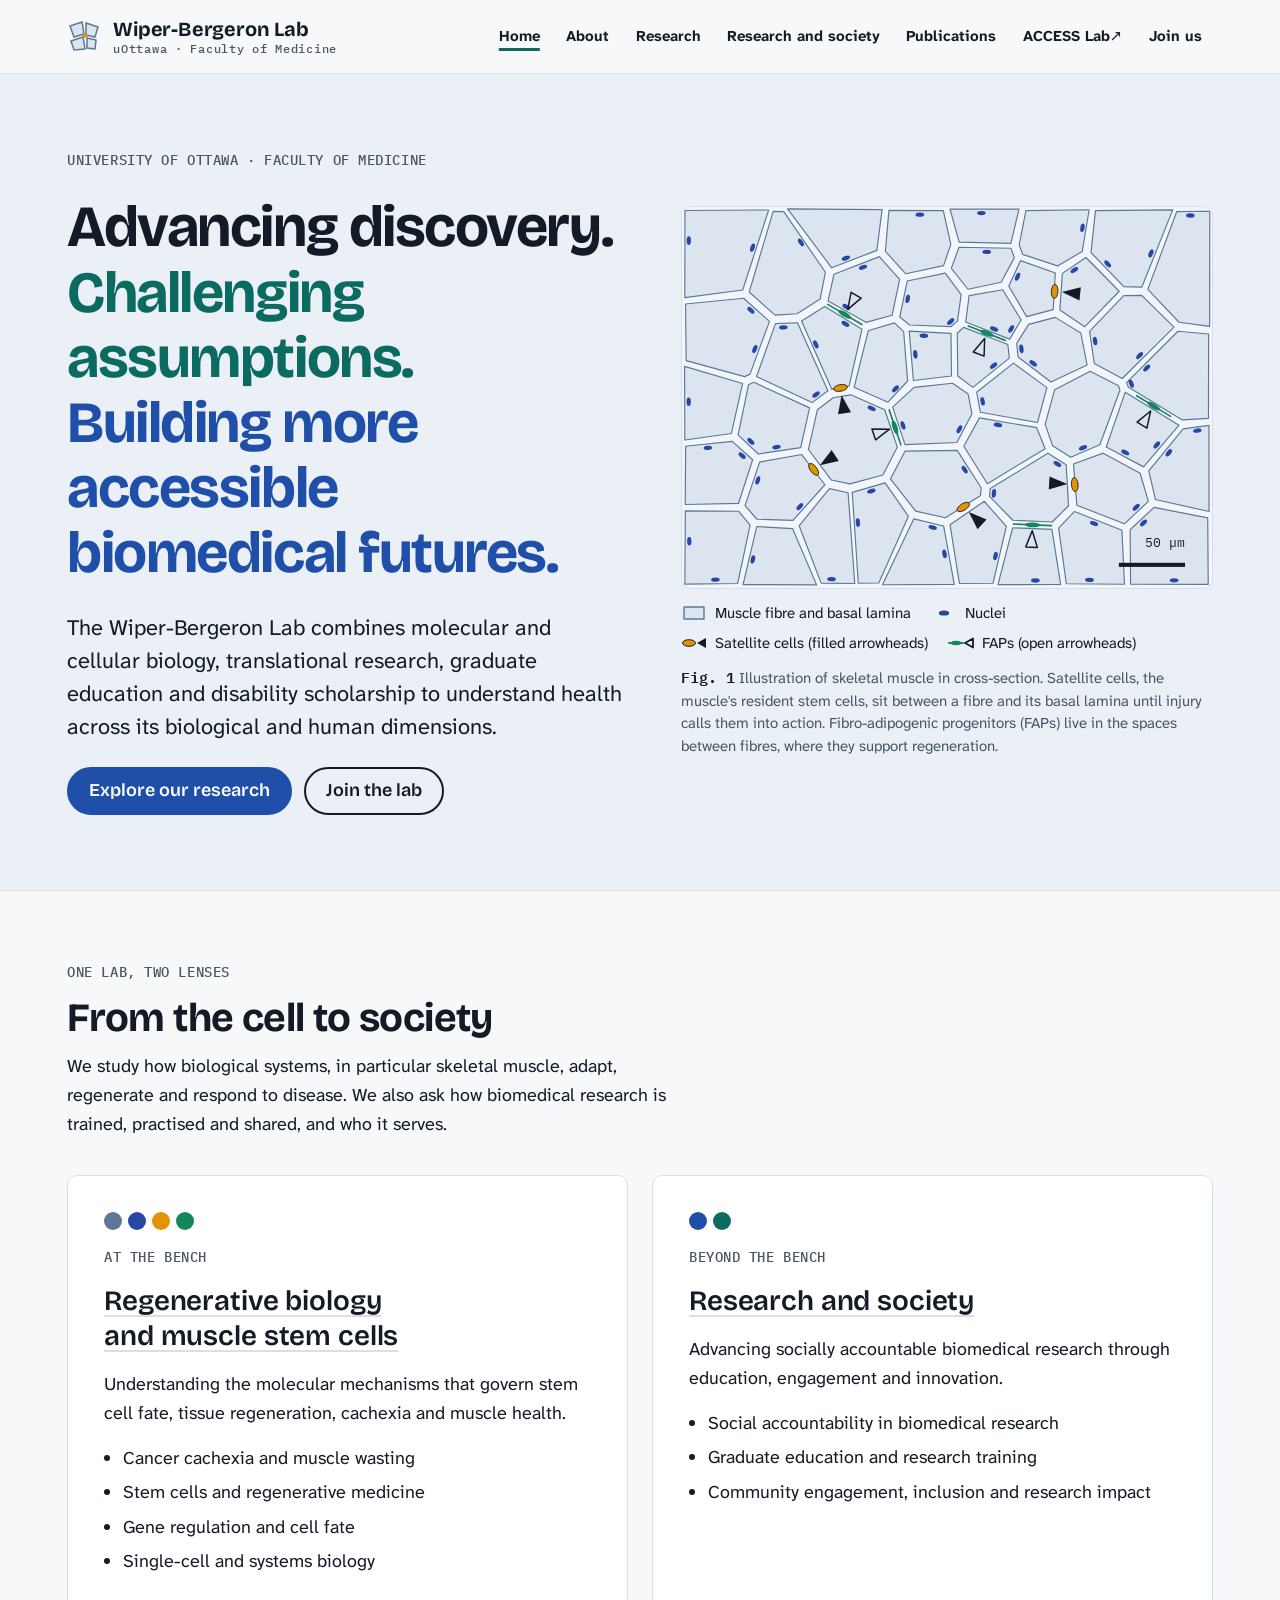
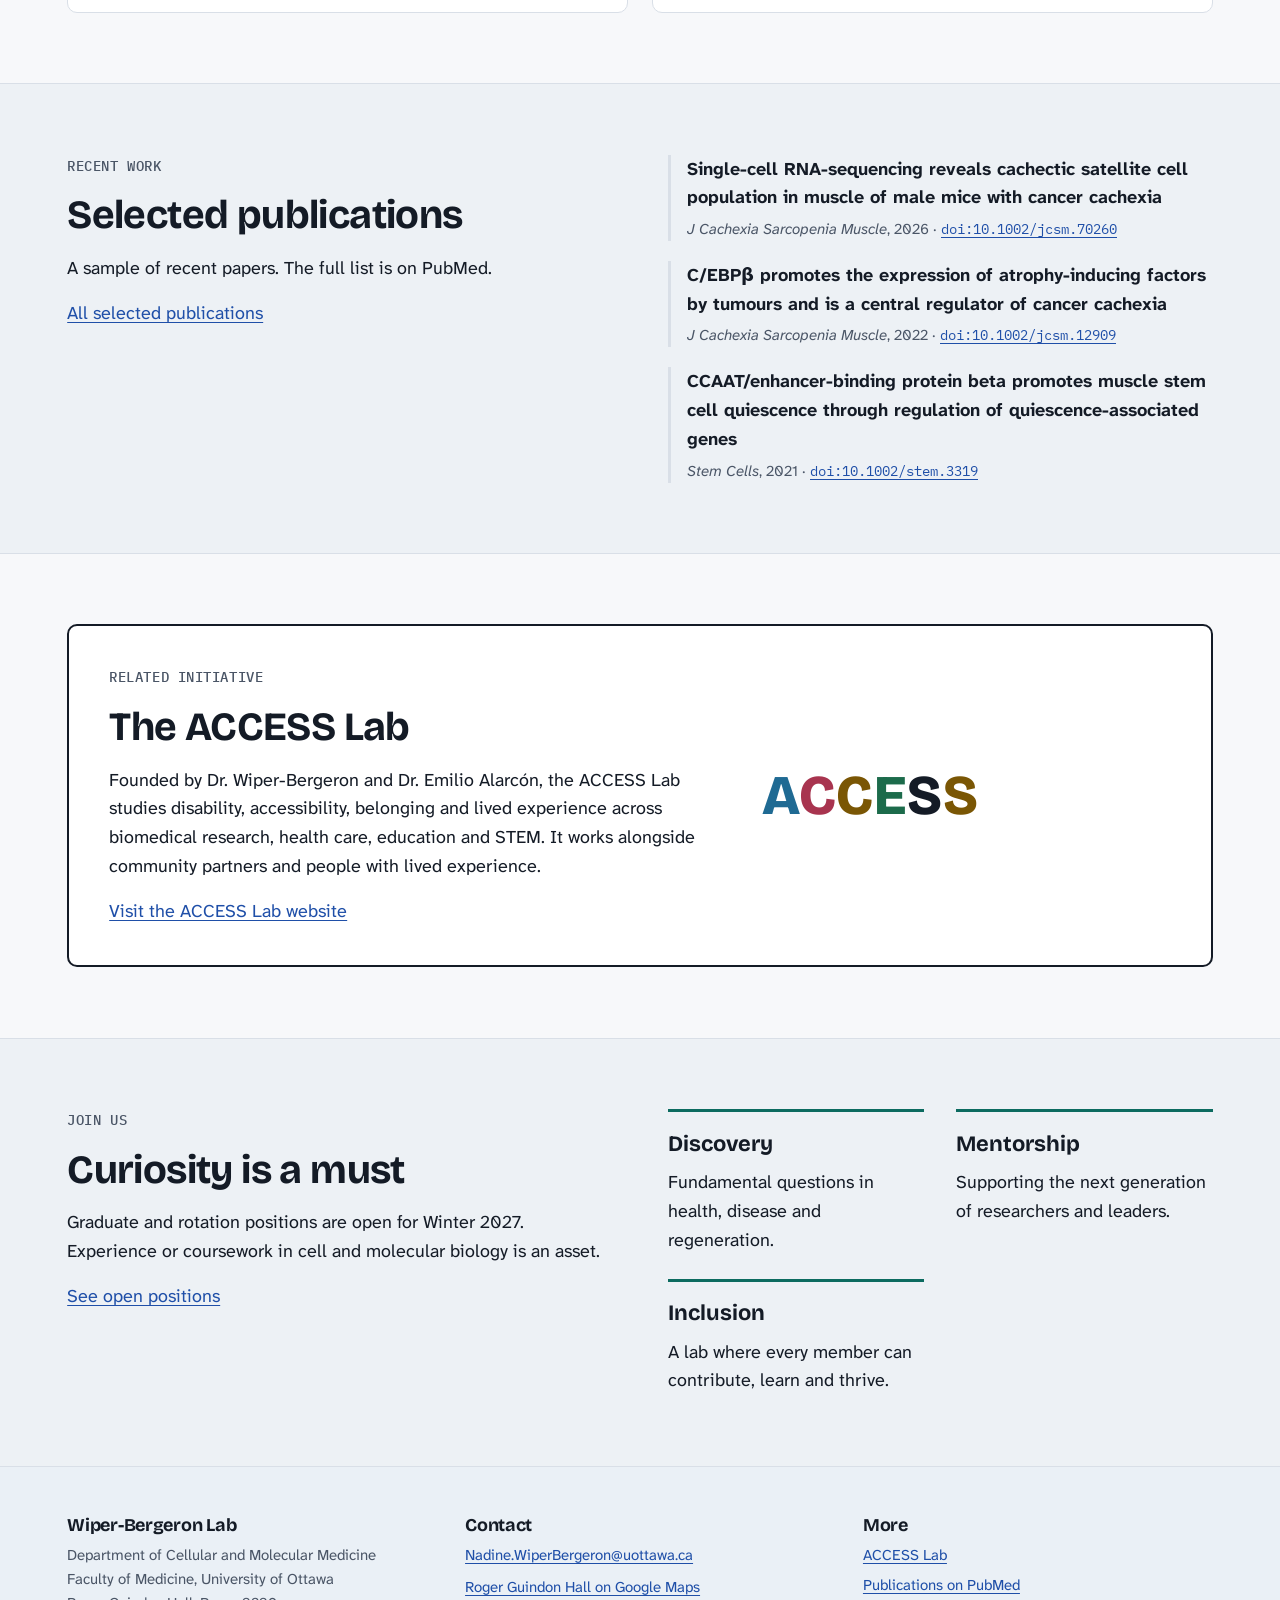
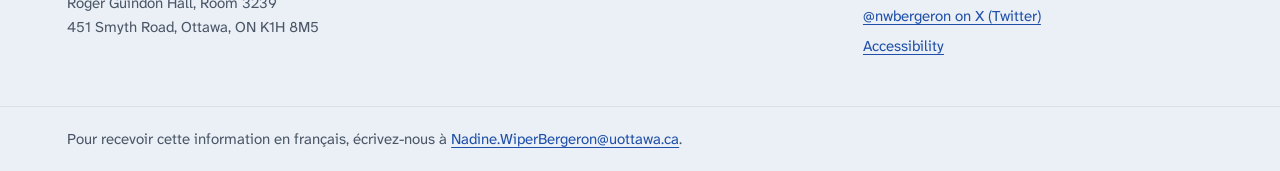
==== index.html @ d5fc7c93 "Add files via upload" ====
<!doctype html>
<html lang="en">
<head>
<meta charset="utf-8">
<meta name="viewport" content="width=device-width, initial-scale=1, viewport-fit=cover">
<title>Wiper-Bergeron Lab</title>
<meta name="description" content="The Wiper-Bergeron Lab at the University of Ottawa Faculty of Medicine studies muscle stem cells, regeneration and cancer cachexia, and the role of biomedical research in society.">
<meta name="color-scheme" content="light dark">
<link rel="icon" href="assets/favicon.svg" type="image/svg+xml">
<link rel="preconnect" href="https://fonts.googleapis.com">
<link rel="preconnect" href="https://fonts.gstatic.com" crossorigin>
<link rel="stylesheet" href="https://fonts.googleapis.com/css2?family=Atkinson+Hyperlegible+Next:ital,wght@0,400;0,700;1,400&amp;family=Bricolage+Grotesque:opsz,wght@12..96,600;12..96,700;12..96,800&amp;family=IBM+Plex+Mono:wght@500;600&amp;display=swap">
<link rel="stylesheet" href="assets/lab.css">
</head>
<body>
<a class="skip-link" href="#main">Skip to main content</a>
<header class="site-header">
  <div class="frame">
    <a class="brand" href="./"><svg class="brand-mark" viewBox="0 0 34 34" aria-hidden="true" focusable="false"><path class="bm-f" d="M3 7 L15 3 L17 15 L7 18 Z"/><path class="bm-f" d="M19 4 L31 8 L28 18 L19 16 Z"/><path class="bm-f" d="M4 22 L16 18 L18 30 L7 31 Z"/><path class="bm-f" d="M20 19 L29 21 L28 30 L20 29 Z"/><ellipse class="bm-s" cx="18" cy="17" rx="3" ry="1.8"/></svg><span class="brand-name">Wiper-Bergeron Lab<span>uOttawa · Faculty of Medicine</span></span><span class="sr-only">, home</span></a>
    <nav class="site-nav" aria-label="Main">
      <ul>
        <li><a href="./" aria-current="page">Home</a></li>
        <li><a href="about.html">About</a></li>
        <li><a href="research.html">Research</a></li>
        <li><a href="research-and-society.html">Research and society</a></li>
        <li><a href="publications.html">Publications</a></li>
        <li><a href="https://www.wiper-bergeronlab.com/access-lab/" class="ext">ACCESS Lab<span class="sr-only"> (separate site)</span></a></li>
        <li><a href="join-us.html">Join us</a></li>
      </ul>
    </nav>
  </div>
</header>
<main id="main" tabindex="-1">
<section class="hero" aria-labelledby="hero-title">
  <div class="frame">
    <div class="stack" style="gap:1.5rem">
      <p class="label">University of Ottawa · Faculty of Medicine</p>
      <h1 id="hero-title"><span>Advancing discovery.</span><span class="l2">Challenging assumptions.</span><span class="l3">Building more accessible biomedical futures.</span></h1>
      <p class="lead">The Wiper-Bergeron Lab combines molecular and cellular biology, translational research, graduate education and disability scholarship to understand health across its biological and human dimensions.</p>
      <div class="actions">
        <a class="btn" href="research.html">Explore our research</a>
        <a class="btn btn-quiet" href="join-us.html">Join the lab</a>
      </div>
    </div>
    <figure class="figure">
      <div class="plate">
        <svg class="section-art" viewBox="0 0 640 460" role="img" aria-labelledby="fig1-title" focusable="false">
<title id="fig1-title">Illustration of a skeletal muscle cross-section. Satellite cells sit at the edge of fibres, marked by filled arrowheads. Fibro-adipogenic progenitors sit in the spaces between fibres, marked by open arrowheads.</title>
<rect class="sa-bg" width="640" height="460"/>
<g class="sa-fibre">
<path d="M455.2 388.2 L474.4 368.0 L531.7 390.6 L534.8 456.0 L464.5 455.3 Z"/>
<path d="M459.7 80.2 L488.2 61.0 L528.4 101.8 L486.7 144.8 L456.7 124.5 Z"/>
<path d="M205.8 344.9 L245.5 333.5 L273.7 373.9 L237.8 454.5 L213.1 454.8 Z"/>
<path d="M4.4 289.2 L60.8 283.2 L85.4 305.5 L68.3 358.3 L3.9 359.6 Z"/>
<path d="M450.4 220.8 L493.4 198.6 L527.5 216.1 L529.3 221.4 L505.0 287.4 L469.8 302.5 L448.0 288.5 L438.9 262.7 Z"/>
<path d="M144.5 137.8 L172.5 120.2 L217.5 147.8 L202.0 216.3 L180.9 220.1 Z"/>
<path d="M113.0 140.9 L139.6 139.9 L176.3 222.1 L157.2 236.4 L90.1 204.9 Z"/>
<path d="M254.6 241.8 L280.5 218.0 L326.9 213.0 L345.8 226.0 L350.4 250.1 L332.2 284.6 L269.5 287.2 Z"/>
<path d="M605.7 268.2 L636.9 264.0 L637.0 368.1 L572.2 353.5 L564.2 318.9 Z"/>
<path d="M399.6 387.7 L447.1 389.6 L457.6 456.2 L381.9 456.4 Z"/>
<path d="M110.2 5.3 L123.0 5.5 L173.3 78.9 L166.9 111.3 L139.1 129.0 L112.5 130.7 L81.2 102.8 Z"/>
<path d="M323.9 2.4 L407.3 2.5 L397.5 43.9 L335.0 42.5 Z"/>
<path d="M3.1 192.6 L73.2 213.4 L59.7 273.7 L3.4 281.6 Z"/>
<path d="M280.2 376.9 L316.2 385.5 L329.1 456.1 L242.3 456.6 Z"/>
<path d="M356.1 223.9 L400.6 188.7 L441.0 218.3 L429.7 260.4 L360.7 248.1 Z"/>
<path d="M272.2 89.5 L318.2 79.9 L337.4 106.0 L333.0 137.7 L325.2 144.5 L275.1 142.6 L263.2 132.9 Z"/>
<path d="M3.6 4.2 L104.7 3.6 L73.4 100.3 L3.4 109.5 Z"/>
<path d="M395.0 95.6 L409.2 64.8 L451.2 79.7 L448.6 124.1 L416.5 132.5 Z"/>
<path d="M127.6 2.2 L241.8 3.1 L235.5 52.4 L180.9 73.5 Z"/>
<path d="M499.7 4.4 L593.1 3.5 L555.7 96.9 L534.0 96.2 L494.3 55.1 Z"/>
<path d="M141.6 385.3 L178.2 340.4 L200.7 345.3 L208.8 455.1 L168.2 454.6 Z"/>
<path d="M251.9 328.7 L269.7 295.0 L332.6 294.2 L361.6 339.3 L360.8 348.8 L318.4 375.6 L282.4 367.5 Z"/>
<path d="M372.6 340.3 L442.3 297.7 L464.3 311.4 L467.2 361.1 L447.4 380.7 L399.9 378.6 L371.6 349.8 Z"/>
<path d="M80.4 214.9 L86.9 211.9 L154.2 242.8 L143.4 290.8 L92.1 298.5 L67.8 275.5 Z"/>
<path d="M324.0 384.1 L365.4 355.7 L392.0 386.0 L375.9 454.8 L335.3 455.0 Z"/>
<path d="M163.7 245.0 L182.7 230.6 L203.9 227.0 L245.0 245.0 L260.3 290.2 L242.8 323.9 L203.0 334.7 L180.4 329.9 L152.8 293.1 Z"/>
<path d="M4.3 117.2 L74.5 110.3 L105.7 138.2 L82.2 202.0 L75.7 205.0 L5.0 185.7 Z"/>
<path d="M183.7 81.2 L238.5 60.0 L263.0 87.6 L253.9 130.9 L222.3 139.4 L176.6 113.5 Z"/>
<path d="M492.6 150.4 L533.9 107.2 L555.6 106.9 L594.7 145.2 L532.1 207.3 L498.3 189.2 Z"/>
<path d="M599.4 150.2 L636.5 153.5 L636.3 255.5 L604.7 257.3 L539.4 217.5 L537.3 212.3 Z"/>
<path d="M359.5 254.9 L428.7 266.7 L438.9 292.1 L369.1 334.5 L340.6 289.1 Z"/>
<path d="M415.7 4.3 L492.1 3.3 L483.7 53.7 L453.9 71.2 L411.8 57.2 L407.5 46.0 Z"/>
<path d="M274.6 150.1 L325.1 152.7 L325.7 204.2 L279.7 209.7 Z"/>
<path d="M250.1 4.0 L315.8 4.4 L324.9 45.2 L316.1 70.9 L270.5 80.7 L245.8 53.6 Z"/>
<path d="M598.0 5.5 L637.9 5.1 L637.7 144.3 L600.7 139.3 L563.0 99.6 Z"/>
<path d="M404.5 164.8 L419.0 141.9 L451.1 133.4 L482.0 152.3 L489.6 190.9 L445.9 211.6 L406.2 181.3 Z"/>
<path d="M473.2 310.6 L509.1 297.5 L553.7 321.8 L563.7 355.8 L534.7 382.9 L477.2 360.4 Z"/>
<path d="M93.8 308.3 L144.7 299.2 L172.7 335.7 L134.1 378.8 L90.6 377.4 L76.2 360.9 Z"/>
<path d="M541.6 390.1 L570.5 363.1 L635.4 375.7 L636.0 456.2 L542.2 455.9 Z"/>
<path d="M334.8 48.7 L397.5 49.9 L401.7 61.2 L385.7 91.0 L345.7 99.4 L325.5 74.2 Z"/>
<path d="M90.3 386.2 L133.6 388.7 L162.7 456.7 L73.8 456.4 Z"/>
<path d="M347.0 107.2 L387.6 100.0 L409.9 136.5 L396.1 159.7 L342.9 139.0 Z"/>
<path d="M535.7 223.8 L600.7 263.7 L557.9 314.1 L512.8 290.0 Z"/>
<path d="M332.7 152.6 L340.3 145.5 L393.8 166.1 L395.6 182.6 L351.5 218.0 L333.3 204.2 Z"/>
<path d="M225.1 149.6 L256.7 140.0 L267.9 150.7 L272.7 210.3 L248.9 235.9 L208.1 217.8 Z"/>
<path d="M4.0 367.2 L68.3 367.7 L82.3 384.4 L67.3 455.0 L3.5 455.8 Z"/>
</g><g class="sa-nuc">
<ellipse cx="498.0" cy="382.6" rx="5.2" ry="2.6" transform="rotate(21 498.0 382.6)"/>
<ellipse cx="492.5" cy="450.6" rx="5.2" ry="2.6" transform="rotate(-179 492.5 450.6)"/>
<ellipse cx="474.2" cy="76.2" rx="5.2" ry="2.6" transform="rotate(-34 474.2 76.2)"/>
<ellipse cx="212.6" cy="381.5" rx="5.2" ry="2.6" transform="rotate(-94 212.6 381.5)"/>
<ellipse cx="228.8" cy="343.4" rx="5.2" ry="2.6" transform="rotate(-16 228.8 343.4)"/>
<ellipse cx="72.6" cy="300.5" rx="5.2" ry="2.6" transform="rotate(42 72.6 300.5)"/>
<ellipse cx="31.2" cy="291.1" rx="5.2" ry="2.6" transform="rotate(-6 31.2 291.1)"/>
<ellipse cx="484.6" cy="291.1" rx="5.2" ry="2.6" transform="rotate(157 484.6 291.1)"/>
<ellipse cx="197.5" cy="141.3" rx="5.2" ry="2.6" transform="rotate(31 197.5 141.3)"/>
<ellipse cx="161.7" cy="166.0" rx="5.2" ry="2.6" transform="rotate(-114 161.7 166.0)"/>
<ellipse cx="122.5" cy="145.4" rx="5.2" ry="2.6" transform="rotate(-2 122.5 145.4)"/>
<ellipse cx="162.0" cy="226.6" rx="5.2" ry="2.6" transform="rotate(143 162.0 226.6)"/>
<ellipse cx="267.1" cy="263.9" rx="5.2" ry="2.6" transform="rotate(-108 267.1 263.9)"/>
<ellipse cx="335.2" cy="268.5" rx="5.2" ry="2.6" transform="rotate(118 335.2 268.5)"/>
<ellipse cx="622.9" cy="270.2" rx="5.2" ry="2.6" transform="rotate(-8 622.9 270.2)"/>
<ellipse cx="588.4" cy="297.1" rx="5.2" ry="2.6" transform="rotate(-51 588.4 297.1)"/>
<ellipse cx="427.1" cy="451.4" rx="5.2" ry="2.6" transform="rotate(180 427.1 451.4)"/>
<ellipse cx="143.7" cy="42.8" rx="5.2" ry="2.6" transform="rotate(56 143.7 42.8)"/>
<ellipse cx="361.8" cy="7.3" rx="5.2" ry="2.6" transform="rotate(0 361.8 7.3)"/>
<ellipse cx="8.1" cy="235.4" rx="5.2" ry="2.6" transform="rotate(-90 8.1 235.4)"/>
<ellipse cx="303.0" cy="387.4" rx="5.2" ry="2.6" transform="rotate(13 303.0 387.4)"/>
<ellipse cx="317.3" cy="419.1" rx="5.2" ry="2.6" transform="rotate(80 317.3 419.1)"/>
<ellipse cx="363.3" cy="234.9" rx="5.2" ry="2.6" transform="rotate(-101 363.3 234.9)"/>
<ellipse cx="324.7" cy="138.4" rx="5.2" ry="2.6" transform="rotate(139 324.7 138.4)"/>
<ellipse cx="272.8" cy="111.0" rx="5.2" ry="2.6" transform="rotate(-78 272.8 111.0)"/>
<ellipse cx="85.2" cy="49.2" rx="5.2" ry="2.6" transform="rotate(108 85.2 49.2)"/>
<ellipse cx="8.2" cy="40.7" rx="5.2" ry="2.6" transform="rotate(-90 8.2 40.7)"/>
<ellipse cx="405.6" cy="84.3" rx="5.2" ry="2.6" transform="rotate(-65 405.6 84.3)"/>
<ellipse cx="198.1" cy="61.8" rx="5.2" ry="2.6" transform="rotate(159 198.1 61.8)"/>
<ellipse cx="566.8" cy="56.1" rx="5.2" ry="2.6" transform="rotate(112 566.8 56.1)"/>
<ellipse cx="514.5" cy="68.8" rx="5.2" ry="2.6" transform="rotate(-134 514.5 68.8)"/>
<ellipse cx="180.7" cy="449.7" rx="5.2" ry="2.6" transform="rotate(-179 180.7 449.7)"/>
<ellipse cx="341.6" cy="317.5" rx="5.2" ry="2.6" transform="rotate(57 341.6 317.5)"/>
<ellipse cx="377.0" cy="346.1" rx="5.2" ry="2.6" transform="rotate(-84 377.0 346.1)"/>
<ellipse cx="453.7" cy="310.6" rx="5.2" ry="2.6" transform="rotate(32 453.7 310.6)"/>
<ellipse cx="114.2" cy="290.2" rx="5.2" ry="2.6" transform="rotate(171 114.2 290.2)"/>
<ellipse cx="83.2" cy="283.2" rx="5.2" ry="2.6" transform="rotate(-137 83.2 283.2)"/>
<ellipse cx="378.9" cy="421.9" rx="5.2" ry="2.6" transform="rotate(103 378.9 421.9)"/>
<ellipse cx="229.2" cy="243.4" rx="5.2" ry="2.6" transform="rotate(24 229.2 243.4)"/>
<ellipse cx="88.0" cy="171.7" rx="5.2" ry="2.6" transform="rotate(110 88.0 171.7)"/>
<ellipse cx="83.2" cy="124.8" rx="5.2" ry="2.6" transform="rotate(42 83.2 124.8)"/>
<ellipse cx="198.6" cy="120.7" rx="5.2" ry="2.6" transform="rotate(-150 198.6 120.7)"/>
<ellipse cx="218.7" cy="72.9" rx="5.2" ry="2.6" transform="rotate(-21 218.7 72.9)"/>
<ellipse cx="499.3" cy="161.9" rx="5.2" ry="2.6" transform="rotate(-98 499.3 161.9)"/>
<ellipse cx="553.1" cy="179.6" rx="5.2" ry="2.6" transform="rotate(135 553.1 179.6)"/>
<ellipse cx="543.0" cy="213.5" rx="5.2" ry="2.6" transform="rotate(-112 543.0 213.5)"/>
<ellipse cx="561.7" cy="194.5" rx="5.2" ry="2.6" transform="rotate(-45 561.7 194.5)"/>
<ellipse cx="381.9" cy="263.4" rx="5.2" ry="2.6" transform="rotate(10 381.9 263.4)"/>
<ellipse cx="484.0" cy="25.1" rx="5.2" ry="2.6" transform="rotate(99 484.0 25.1)"/>
<ellipse cx="292.3" cy="155.6" rx="5.2" ry="2.6" transform="rotate(3 292.3 155.6)"/>
<ellipse cx="282.0" cy="178.1" rx="5.2" ry="2.6" transform="rotate(-95 282.0 178.1)"/>
<ellipse cx="287.5" cy="9.3" rx="5.2" ry="2.6" transform="rotate(0 287.5 9.3)"/>
<ellipse cx="614.4" cy="10.3" rx="5.2" ry="2.6" transform="rotate(-1 614.4 10.3)"/>
<ellipse cx="424.4" cy="188.9" rx="5.2" ry="2.6" transform="rotate(-143 424.4 188.9)"/>
<ellipse cx="410.2" cy="171.5" rx="5.2" ry="2.6" transform="rotate(-96 410.2 171.5)"/>
<ellipse cx="548.9" cy="362.9" rx="5.2" ry="2.6" transform="rotate(137 548.9 362.9)"/>
<ellipse cx="91.6" cy="330.4" rx="5.2" ry="2.6" transform="rotate(-72 91.6 330.4)"/>
<ellipse cx="142.4" cy="362.1" rx="5.2" ry="2.6" transform="rotate(132 142.4 362.1)"/>
<ellipse cx="557.8" cy="381.8" rx="5.2" ry="2.6" transform="rotate(-43 557.8 381.8)"/>
<ellipse cx="594.8" cy="451.2" rx="5.2" ry="2.6" transform="rotate(-180 594.8 451.2)"/>
<ellipse cx="368.3" cy="54.3" rx="5.2" ry="2.6" transform="rotate(1 368.3 54.3)"/>
<ellipse cx="85.7" cy="425.9" rx="5.2" ry="2.6" transform="rotate(-77 85.7 425.9)"/>
<ellipse cx="377.3" cy="147.4" rx="5.2" ry="2.6" transform="rotate(-159 377.3 147.4)"/>
<ellipse cx="397.8" cy="147.3" rx="5.2" ry="2.6" transform="rotate(121 397.8 147.3)"/>
<ellipse cx="573.8" cy="287.6" rx="5.2" ry="2.6" transform="rotate(130 573.8 287.6)"/>
<ellipse cx="535.7" cy="296.6" rx="5.2" ry="2.6" transform="rotate(-152 535.7 296.6)"/>
<ellipse cx="376.6" cy="191.7" rx="5.2" ry="2.6" transform="rotate(141 376.6 191.7)"/>
<ellipse cx="258.0" cy="219.7" rx="5.2" ry="2.6" transform="rotate(133 258.0 219.7)"/>
<ellipse cx="40.4" cy="450.3" rx="5.2" ry="2.6" transform="rotate(179 40.4 450.3)"/>
<ellipse cx="8.8" cy="403.9" rx="5.2" ry="2.6" transform="rotate(-90 8.8 403.9)"/>
</g><g class="sa-fap">
<path d="M549.6 228.1 L590.5 253.1"/>
<ellipse cx="570.0" cy="240.6" rx="9" ry="3" transform="rotate(31 570.0 240.6)"/>
<path d="M217.4 142.1 L176.1 117.7"/>
<ellipse cx="196.7" cy="129.9" rx="9" ry="3" transform="rotate(-149 196.7 129.9)"/>
<path d="M250.4 245.2 L264.5 287.4"/>
<ellipse cx="257.4" cy="266.3" rx="9" ry="3" transform="rotate(72 257.4 266.3)"/>
<path d="M346.0 143.8 L390.7 161.2"/>
<ellipse cx="368.3" cy="152.5" rx="9" ry="3" transform="rotate(21 368.3 152.5)"/>
<path d="M400.7 383.2 L446.5 385.1"/>
<ellipse cx="423.6" cy="384.2" rx="9" ry="3" transform="rotate(2 423.6 384.2)"/>
</g><g class="sa-sat">
<ellipse cx="191.5" cy="218.7" rx="8.5" ry="4" transform="rotate(170 191.5 218.7)"/>
<ellipse cx="450.4" cy="102.0" rx="8.5" ry="4" transform="rotate(93 450.4 102.0)"/>
<ellipse cx="340.0" cy="362.6" rx="8.5" ry="4" transform="rotate(148 340.0 362.6)"/>
<ellipse cx="474.7" cy="335.5" rx="8.5" ry="4" transform="rotate(-95 474.7 335.5)"/>
<ellipse cx="159.1" cy="317.1" rx="8.5" ry="4" transform="rotate(53 159.1 317.1)"/>
</g><g class="sa-arrow">
<path d="M192.9 227.6 L188.5 250.6 L204.3 248.0 Z"/>
<path d="M459.3 102.8 L480.4 113.0 L482.0 97.0 Z"/>
<path d="M346.6 368.7 L357.2 389.6 L368.1 377.8 Z"/>
<path d="M465.7 334.9 L444.2 325.6 L443.3 341.5 Z"/>
<path d="M166.7 312.2 L189.5 307.0 L180.8 293.6 Z"/>
</g><g class="sa-arrow-open">
<path d="M566.4 246.6 L561.9 267.3 L550.0 260.0 Z"/>
<path d="M200.3 123.8 L204.4 103.1 L216.5 110.2 Z"/>
<path d="M250.8 268.5 L234.0 281.5 L229.6 268.2 Z"/>
<path d="M365.8 159.0 L365.1 180.2 L352.0 175.2 Z"/>
<path d="M423.3 391.2 L429.5 411.4 L415.5 410.8 Z"/>
</g>
<g class="sa-scale"><rect x="528" y="430" width="80" height="5"/></g>
</svg>
        <span class="scale-label" aria-hidden="true">50 µm</span>
      </div>
      <ul class="legend" aria-label="Key to the illustration">
        <li><svg viewBox="0 0 26 16" aria-hidden="true" focusable="false"><g class="sa-fibre"><path d="M3 2 L23 2 L23 14 L3 14 Z"/></g></svg>Muscle fibre and basal lamina</li>
        <li><svg viewBox="0 0 26 16" aria-hidden="true" focusable="false"><g class="sa-nuc"><ellipse cx="13" cy="8" rx="5.2" ry="2.6"/></g></svg>Nuclei</li>
        <li><svg viewBox="0 0 26 16" aria-hidden="true" focusable="false"><g class="sa-sat"><ellipse cx="8" cy="8" rx="6.5" ry="3.3"/></g><g class="sa-arrow"><path d="M16 8 L25 3 L25 13 Z"/></g></svg>Satellite cells (filled arrowheads)</li>
        <li><svg viewBox="0 0 26 16" aria-hidden="true" focusable="false"><g class="sa-fap"><path d="M1 8 L15 8"/><ellipse cx="8" cy="8" rx="5" ry="2.2"/></g><g class="sa-arrow-open"><path d="M17 8 L25 3.5 L25 12.5 Z"/></g></svg>FAPs (open arrowheads)</li>
      </ul>
      <figcaption><b>Fig. 1</b> Illustration of skeletal muscle in cross-section. Satellite cells, the muscle's resident stem cells, sit between a fibre and its basal lamina until injury calls them into action. Fibro-adipogenic progenitors (FAPs) live in the spaces between fibres, where they support regeneration.</figcaption>
    </figure>
  </div>
</section>

<section class="section" aria-labelledby="programs-title">
  <div class="frame">
    <div class="section-head">
      <p class="label">One lab, two lenses</p>
      <h2 id="programs-title">From the cell to society</h2>
      <p>We study how biological systems, in particular skeletal muscle, adapt, regenerate and respond to disease. We also ask how biomedical research is trained, practised and shared, and who it serves.</p>
    </div>
    <div class="programs">
      <article class="program">
        <div class="swatch" aria-hidden="true"><span class="sw-l"></span><span class="sw-b"></span><span class="sw-a"></span><span class="sw-g"></span></div>
        <p class="label">At the bench</p>
        <h3><a href="research.html">Regenerative biology and muscle stem cells</a></h3>
        <p>Understanding the molecular mechanisms that govern stem cell fate, tissue regeneration, cachexia and muscle health.</p>
        <ul>
          <li>Cancer cachexia and muscle wasting</li>
          <li>Stem cells and regenerative medicine</li>
          <li>Gene regulation and cell fate</li>
          <li>Single-cell and systems biology</li>
        </ul>
      </article>
      <article class="program">
        <div class="swatch" aria-hidden="true"><span class="sw-n"></span><span class="sw-t"></span></div>
        <p class="label">Beyond the bench</p>
        <h3><a href="research-and-society.html">Research and society</a></h3>
        <p>Advancing socially accountable biomedical research through education, engagement and innovation.</p>
        <ul>
          <li>Social accountability in biomedical research</li>
          <li>Graduate education and research training</li>
          <li>Community engagement, inclusion and research impact</li>
        </ul>
      </article>
    </div>
  </div>
</section>

<section class="section section-tint" aria-labelledby="pubs-title">
  <div class="frame split">
    <div class="stack">
      <p class="label">Recent work</p>
      <h2 id="pubs-title">Selected publications</h2>
      <p>A sample of recent papers. The full list is on PubMed.</p>
      <p><a href="publications.html">All selected publications</a></p>
    </div>
    <ol class="refs" reversed>
      <li><span class="t">Single-cell RNA-sequencing reveals cachectic satellite cell population in muscle of male mice with cancer cachexia</span><span class="j"><i>J Cachexia Sarcopenia Muscle</i>, 2026 · <a href="https://doi.org/10.1002/jcsm.70260">doi:10.1002/jcsm.70260</a></span></li>
      <li><span class="t">C/EBPβ promotes the expression of atrophy-inducing factors by tumours and is a central regulator of cancer cachexia</span><span class="j"><i>J Cachexia Sarcopenia Muscle</i>, 2022 · <a href="https://doi.org/10.1002/jcsm.12909">doi:10.1002/jcsm.12909</a></span></li>
      <li><span class="t">CCAAT/enhancer-binding protein beta promotes muscle stem cell quiescence through regulation of quiescence-associated genes</span><span class="j"><i>Stem Cells</i>, 2021 · <a href="https://doi.org/10.1002/stem.3319">doi:10.1002/stem.3319</a></span></li>
    </ol>
  </div>
</section>

<section class="section" aria-labelledby="access-title">
  <div class="frame">
    <div class="callout">
      <div class="stack">
        <p class="label">Related initiative</p>
        <h2 id="access-title">The ACCESS Lab</h2>
        <p>Founded by Dr. Wiper-Bergeron and Dr. Emilio Alarcón, the ACCESS Lab studies disability, accessibility, belonging and lived experience across biomedical research, health care, education and STEM. It works alongside community partners and people with lived experience.</p>
        <p><a href="https://www.wiper-bergeronlab.com/access-lab/">Visit the ACCESS Lab website</a></p>
      </div>
      <p class="access-word" aria-hidden="true"><span class="aw-a">A</span><span class="aw-c1">C</span><span class="aw-c2">C</span><span class="aw-e">E</span><span class="aw-s1">S</span><span class="aw-s2">S</span></p>
    </div>
  </div>
</section>

<section class="section section-tint" aria-labelledby="join-title">
  <div class="frame split">
    <div class="stack">
      <p class="label">Join us</p>
      <h2 id="join-title">Curiosity is a must</h2>
      <p>Graduate and rotation positions are open for Winter 2027. Experience or coursework in cell and molecular biology is an asset.</p>
      <p><a href="join-us.html">See open positions</a></p>
    </div>
    <dl class="values" style="grid-template-columns:repeat(auto-fit,minmax(min(100%,11rem),1fr))">
      <div><dt>Discovery</dt><dd>Fundamental questions in health, disease and regeneration.</dd></div>
      <div><dt>Mentorship</dt><dd>Supporting the next generation of researchers and leaders.</dd></div>
      <div><dt>Inclusion</dt><dd>A lab where every member can contribute, learn and thrive.</dd></div>
    </dl>
  </div>
</section>
</main>
<footer class="site-footer">
  <div class="frame">
    <div>
      <h2>Wiper-Bergeron Lab</h2>
      <address>
        Department of Cellular and Molecular Medicine<br>
        Faculty of Medicine, University of Ottawa<br>
        Roger Guindon Hall, Room 3239<br>
        451 Smyth Road, Ottawa, ON K1H 8M5
      </address>
    </div>
    <div>
      <h2>Contact</h2>
      <p><a href="mailto:Nadine.WiperBergeron@uottawa.ca">Nadine.WiperBergeron@uottawa.ca</a></p>
      <p style="margin-top:0.5rem"><a href="https://maps.google.com/?cid=5245158781146631547">Roger Guindon Hall on Google Maps</a></p>
    </div>
    <nav aria-label="Footer">
      <h2>More</h2>
      <ul>
        <li><a href="https://www.wiper-bergeronlab.com/access-lab/">ACCESS Lab</a></li>
        <li><a href="https://pubmed.ncbi.nlm.nih.gov/?term=Wiper-Bergeron+N&sort=date">Publications on PubMed</a></li>
        <li><a href="https://twitter.com/nwbergeron">@nwbergeron on X (Twitter)</a></li>
        <li><a href="accessibility.html">Accessibility</a></li>
      </ul>
    </nav>
  </div>
  <div class="footer-bottom">
    <div class="frame">
      <p lang="fr">Pour recevoir cette information en français, écrivez-nous à <a href="mailto:Nadine.WiperBergeron@uottawa.ca">Nadine.WiperBergeron@uottawa.ca</a>.</p>
    </div>
  </div>
</footer>
</body>
</html>
---- assets/lab.css ----
/* Wiper-Bergeron Lab
   Concept: the site reads like a well-made figure, coloured like an immunofluorescence image.
   Light mode is the printed-figure version on white; dark mode is the image as it looks on the microscope.
   Basal lamina in slate, nuclei in blue, satellite cells (muscle stem cells) in amber, FAPs in green.
   Layout: wide frame, one readable text column, mono "figure labels" for panels, keywords and citations.
   Every text colour passes WCAG 2.2 AA on every surface it sits on, in both themes. */

:root {
  --bg: #F7F8FA;
  --surface: #FFFFFF;
  --tint: #EDF1F5;
  --line: #D9DFE7;
  --ink: #141B26;
  --muted: #4A5566;
  --accent: #1F4FA8;        /* nuclear blue: links, primary buttons */
  --accent-2: #0C6B60;      /* teal, text-safe */
  --link-hover: #143878;
  --focus: #1F4FA8;
  --btn-bg: #1F4FA8;
  --btn-ink: #FFFFFF;
  /* figure */
  --sa-bg: #F2F5F9;
  --sa-fibre: #DCE5EF;
  --sa-fibre-edge: #5C7896;
  --sa-fibre-w: 1.4;
  --sa-nuc: #2747A6;
  --sa-sat: #E39200;
  --sa-fap: #13875C;
  --sa-mark: #141B26;
  --chip-bg: #EDF1F5;
  --hero-band: #EAF0F6;

  --font-display: "Bricolage Grotesque", "Atkinson Hyperlegible Next", system-ui, -apple-system, "Segoe UI", sans-serif;
  --font-body: "Atkinson Hyperlegible Next", "Atkinson Hyperlegible", system-ui, -apple-system, "Segoe UI", sans-serif;
  --font-mono: "IBM Plex Mono", ui-monospace, "SFMono-Regular", Menlo, Consolas, monospace;

  --step--1: 0.9375rem;
  --step-0: 1.125rem;
  --step-1: 1.375rem;
  --step-2: 1.75rem;
  --step-3: clamp(1.875rem, 1.5rem + 1.6vw, 2.5rem);
  --step-4: clamp(2.5rem, 1.6rem + 4vw, 4.5rem);
  --radius: 10px;
  --gutter: clamp(1rem, 0.6rem + 2vw, 2.25rem);
  --measure: 40rem;
  --frame: 76rem;
}
@media (prefers-color-scheme: dark) {
  :root:not([data-theme="light"]) {
    --bg: #07090D; --surface: #0F131A; --tint: #161B25; --line: #262D3A;
    --ink: #EEF1F6; --muted: #AEB6C4;
    --accent: #8DB8FF; --accent-2: #5FE0C8; --link-hover: #C2D8FF; --focus: #8DB8FF;
    --btn-bg: #8DB8FF; --btn-ink: #07090D;
    --sa-bg: #05070A; --sa-fibre: #0D1118; --sa-fibre-edge: #8A9BB3; --sa-fibre-w: 2;
    --sa-nuc: #5B8CFF; --sa-sat: #FFB547; --sa-fap: #3EE08F; --sa-mark: #F2F2F2;
    --chip-bg: #161B25; --hero-band: #0B0E14;
    color-scheme: dark;
  }
}
:root[data-theme="dark"] {
  --bg: #07090D; --surface: #0F131A; --tint: #161B25; --line: #262D3A;
  --ink: #EEF1F6; --muted: #AEB6C4;
  --accent: #8DB8FF; --accent-2: #5FE0C8; --link-hover: #C2D8FF; --focus: #8DB8FF;
  --btn-bg: #8DB8FF; --btn-ink: #07090D;
  --sa-bg: #05070A; --sa-fibre: #0D1118; --sa-fibre-edge: #8A9BB3; --sa-fibre-w: 2;
  --sa-nuc: #5B8CFF; --sa-sat: #FFB547; --sa-fap: #3EE08F; --sa-mark: #F2F2F2;
  --chip-bg: #161B25; --hero-band: #0B0E14;
  color-scheme: dark;
}

*, *::before, *::after { box-sizing: border-box; }
html { -webkit-text-size-adjust: 100%; text-size-adjust: 100%; }
body {
  margin: 0; background: var(--bg); color: var(--ink);
  font-family: var(--font-body); font-size: var(--step-0); line-height: 1.6; overflow-wrap: break-word;
}
img, svg { max-width: 100%; }
h1, h2, h3 { font-family: var(--font-display); color: var(--ink); margin: 0; line-height: 1.12; text-wrap: balance; }
h1 { font-size: var(--step-4); font-weight: 700; letter-spacing: -0.025em; }
h2 { font-size: var(--step-3); font-weight: 700; letter-spacing: -0.015em; }
h3 { font-size: var(--step-1); font-weight: 600; letter-spacing: -0.005em; line-height: 1.25; }
p { margin: 0; text-wrap: pretty; }
h4 { margin: 0; }
a { color: var(--accent); text-decoration-thickness: 0.08em; text-underline-offset: 0.18em; }
a:hover { color: var(--link-hover); text-decoration-thickness: 0.14em; }
:focus-visible { outline: 3px solid var(--focus); outline-offset: 3px; border-radius: 4px; }
[tabindex="-1"]:focus { outline: none; }
em.gene { font-style: italic; }

.sr-only { position: absolute !important; width: 1px; height: 1px; padding: 0; margin: -1px; overflow: hidden; clip: rect(0 0 0 0); white-space: nowrap; border: 0; }
.skip-link { position: absolute; left: var(--gutter); top: -100px; z-index: 10; background: var(--btn-bg); color: var(--btn-ink); padding: 0.75rem 1rem; border-radius: 8px; font-weight: 700; text-decoration: none; }
.skip-link:focus { top: 0.75rem; }

.frame { max-width: var(--frame); margin-inline: auto; padding-inline: var(--gutter); }
.prose { max-width: var(--measure); }
.stack { display: flex; flex-direction: column; gap: 1rem; min-width: 0; }
.label {
  font-family: var(--font-mono); font-size: 0.875rem; font-weight: 500; letter-spacing: 0.04em;
  text-transform: uppercase; color: var(--muted);
}
.lead { font-size: var(--step-1); line-height: 1.5; max-width: var(--measure); }

/* ---------- header ---------- */
.site-header { border-bottom: 1px solid var(--line); }
.site-header .frame { display: flex; flex-wrap: wrap; align-items: center; justify-content: space-between; gap: 0.5rem 2rem; padding-block: 0.9rem; }
.brand { display: inline-flex; align-items: center; gap: 0.75rem; text-decoration: none; color: var(--ink); min-height: 44px; }
.brand-mark { width: 34px; height: 34px; flex: none; }
.brand-mark .bm-f { fill: var(--sa-fibre); stroke: var(--sa-fibre-edge); stroke-width: 1.5; }
.brand-mark .bm-s { fill: var(--sa-sat); }
.brand-name { font-family: var(--font-display); font-weight: 700; font-size: 1.25rem; letter-spacing: -0.01em; line-height: 1.1; }
.brand-name span { display: block; font-family: var(--font-mono); font-weight: 500; font-size: 0.75rem; letter-spacing: 0.06em; color: var(--muted); margin-top: 0.15rem; }
.site-nav ul { list-style: none; margin: 0; padding: 0; display: flex; flex-wrap: wrap; gap: 0.25rem; }
.site-nav a { display: inline-flex; align-items: center; min-height: 44px; padding: 0.25rem 0.7rem; border-radius: 8px; color: var(--ink); text-decoration: none; font-weight: 700; font-size: var(--step--1); }
.site-nav a:hover { background: var(--tint); text-decoration: underline; }
.site-nav a[aria-current="page"] { text-decoration: underline; text-decoration-thickness: 3px; text-underline-offset: 0.45em; text-decoration-color: var(--accent-2); }
.site-nav .ext::after { content: " \2197"; font-weight: 400; }

/* ---------- hero ---------- */
.hero { background: var(--hero-band); border-bottom: 1px solid var(--line); }
.hero .frame { display: grid; grid-template-columns: minmax(0, 1.05fr) minmax(0, 1fr); gap: 2.5rem 3.5rem; align-items: center; padding-block: clamp(2.5rem, 1.5rem + 4vw, 5rem); }
.hero h1 .l2 { color: var(--accent-2); }
.hero h1 .l3 { color: var(--accent); }
.hero h1 { font-size: clamp(2.25rem, 1.4rem + 2.8vw, 3.75rem); }
.hero h1 span { display: block; }
@media (max-width: 56rem) { .hero .frame { grid-template-columns: minmax(0, 1fr); } }

.figure { margin: 0; display: flex; flex-direction: column; gap: 0.75rem; min-width: 0; }
.figure .plate { position: relative; border-radius: var(--radius); overflow: hidden; border: 1px solid var(--line); background: var(--sa-bg); }
.figure .plate svg { display: block; width: 100%; height: auto; }
.figure .scale-label { position: absolute; right: 5%; bottom: 9%; font-family: var(--font-mono); font-size: 0.8125rem; color: var(--sa-mark); }
.legend { list-style: none; margin: 0; padding: 0; display: flex; flex-wrap: wrap; gap: 0.4rem 1.25rem; font-size: var(--step--1); color: var(--ink); }
.legend li { display: inline-flex; align-items: center; gap: 0.5rem; }
.legend svg { width: 26px; height: 16px; flex: none; }
.figure figcaption { font-size: var(--step--1); color: var(--muted); line-height: 1.5; max-width: 38rem; }
.figure figcaption b { font-family: var(--font-mono); color: var(--ink); font-weight: 600; }
.sa-bg { fill: var(--sa-bg); }
.sa-fibre path { fill: var(--sa-fibre); stroke: var(--sa-fibre-edge); stroke-width: var(--sa-fibre-w); stroke-linejoin: round; }
.sa-nuc ellipse { fill: var(--sa-nuc); }
.sa-sat ellipse { fill: var(--sa-sat); stroke: var(--sa-mark); stroke-width: 1; }
.sa-fap ellipse { fill: var(--sa-fap); }
.sa-fap path { fill: none; stroke: var(--sa-fap); stroke-width: 2; stroke-linecap: round; }
.sa-arrow-open path { fill: none; stroke: var(--sa-mark); stroke-width: 1.8; stroke-linejoin: round; }
.sa-arrow path, .sa-scale rect { fill: var(--sa-mark); }

/* ---------- buttons ---------- */
.actions { display: flex; flex-wrap: wrap; gap: 0.75rem; }
.btn { display: inline-flex; align-items: center; min-height: 48px; padding: 0.6rem 1.25rem; border-radius: 999px; border: 2px solid var(--btn-bg); background: var(--btn-bg); color: var(--btn-ink); font-family: var(--font-display); font-weight: 600; font-size: var(--step-0); text-decoration: none; line-height: 1.2; }
.btn:hover { color: var(--btn-ink); text-decoration: underline; }
.btn-quiet { background: transparent; color: var(--ink); border-color: var(--ink); }
.btn-quiet:hover { color: var(--ink); background: var(--tint); }

/* ---------- sections ---------- */
.section { padding-block: clamp(2.75rem, 2rem + 3vw, 5rem); }
.section + .section { border-top: 1px solid var(--line); }
.section-tint { background: var(--tint); }
.section-head { display: flex; flex-direction: column; gap: 0.75rem; margin-bottom: 2.25rem; max-width: var(--measure); }
.page-intro { padding-block: clamp(2.5rem, 1.8rem + 3vw, 4.25rem) clamp(2rem, 1.5rem + 2vw, 3rem); background: var(--hero-band); border-bottom: 1px solid var(--line); }
.page-intro .frame { display: flex; flex-direction: column; gap: 1rem; }
.scalebar { display: flex; align-items: center; gap: 0.6rem; font-family: var(--font-mono); font-size: 0.8125rem; color: var(--muted); }
.scalebar::before { content: ""; width: 64px; height: 5px; background: var(--ink); }

/* two programs */
.programs { display: grid; grid-template-columns: repeat(2, minmax(0, 1fr)); gap: 1.5rem; }
@media (max-width: 52rem) { .programs { grid-template-columns: minmax(0, 1fr); } }
.program { position: relative; background: var(--surface); border: 1px solid var(--line); border-radius: var(--radius); padding: clamp(1.5rem, 1rem + 2vw, 2.25rem); display: flex; flex-direction: column; gap: 1rem; min-width: 0; }
.program h3 { font-size: var(--step-2); }
.program h3 a { color: var(--ink); text-decoration: underline; text-decoration-color: var(--line); text-decoration-thickness: 2px; }
.program h3 a::after { content: ""; position: absolute; inset: 0; border-radius: var(--radius); }
.program:hover { border-color: var(--ink); }
.program:hover h3 a { text-decoration-color: currentColor; }
.program:focus-within { outline: 3px solid var(--focus); outline-offset: 3px; }
.program h3 a:focus-visible { outline: none; }
.program ul { margin: 0; padding-left: 1.2rem; display: flex; flex-direction: column; gap: 0.35rem; }
.program .swatch { display: flex; gap: 6px; }
.program .swatch span { width: 18px; height: 18px; border-radius: 999px; }
.sw-l { background: var(--sa-fibre-edge); } .sw-b { background: var(--sa-nuc); } .sw-a { background: var(--sa-sat); } .sw-g { background: var(--sa-fap); } .sw-t { background: var(--accent-2); } .sw-n { background: var(--accent); }

/* research panels */
.panels { display: flex; flex-direction: column; gap: 0; }
.panel { display: grid; grid-template-columns: 4.5rem minmax(0, 1fr); gap: 0.5rem 2rem; padding-block: 2.5rem; border-top: 1px solid var(--line); }
.panel:first-child { border-top: 0; padding-top: 0; }
.panel-letter { font-family: var(--font-display); font-weight: 700; font-size: 3.25rem; line-height: 1; color: var(--accent-2); }
.panel-body h3 { font-size: var(--step-2); }
.panel-body { display: flex; flex-direction: column; gap: 1rem; min-width: 0; max-width: 46rem; }
.panel .question { font-family: var(--font-display); font-size: var(--step-1); font-weight: 600; color: var(--accent); line-height: 1.3; }
@media (max-width: 36rem) { .panel { grid-template-columns: minmax(0, 1fr); } .panel-letter { font-size: 2.5rem; } }

.chips { list-style: none; margin: 0; padding: 0; display: flex; flex-wrap: wrap; gap: 0.5rem; }
.chips li { font-family: var(--font-mono); font-size: 0.875rem; padding: 0.3rem 0.65rem; border-radius: 6px; background: var(--chip-bg); border: 1px solid var(--line); color: var(--ink); }

/* citations */
.refs { list-style: none; margin: 0; padding: 0; display: flex; flex-direction: column; gap: 1.25rem; }
.refs li { padding-left: 1rem; border-left: 3px solid var(--line); display: flex; flex-direction: column; gap: 0.3rem; }
.refs .t { font-weight: 700; }
.refs .a, .refs .j { font-size: var(--step--1); color: var(--muted); }
.refs .j a { font-family: var(--font-mono); font-size: 0.875rem; }
.refs .note { font-size: var(--step--1); }

.panels.years .panel { grid-template-columns: 6.5rem minmax(0, 1fr); }
.panels.years .panel-letter { font-size: 2rem; }
@media (max-width: 36rem) { .panels.years .panel { grid-template-columns: minmax(0, 1fr); } }

/* themes in society */
.numbered { list-style: none; counter-reset: n; margin: 0; padding: 0; display: grid; grid-template-columns: repeat(auto-fit, minmax(min(100%, 20rem), 1fr)); gap: 1.5rem; }
.numbered > li { counter-increment: n; background: var(--surface); border: 1px solid var(--line); border-radius: var(--radius); padding: 1.5rem; display: flex; flex-direction: column; gap: 0.8rem; min-width: 0; }
.numbered > li::before { content: counter(n); font-family: var(--font-display); font-weight: 700; font-size: 2.25rem; line-height: 1; color: var(--accent-2); }
.numbered ul { margin: 0; padding-left: 1.2rem; display: flex; flex-direction: column; gap: 0.3rem; font-size: var(--step--1); }

/* values */
.values { margin: 0; display: grid; grid-template-columns: repeat(auto-fit, minmax(min(100%, 13rem), 1fr)); gap: 1.5rem 2rem; }
.values div { display: flex; flex-direction: column; gap: 0.4rem; border-top: 3px solid var(--accent-2); padding-top: 0.9rem; }
.values dt { font-family: var(--font-display); font-weight: 700; font-size: var(--step-1); }
.values dd { margin: 0; color: var(--ink); }

/* callout linking to ACCESS */
.callout { background: var(--surface); border: 2px solid var(--ink); border-radius: var(--radius); padding: clamp(1.5rem, 1rem + 2vw, 2.5rem); display: grid; grid-template-columns: minmax(0, 1.5fr) minmax(0, 1fr); gap: 1.25rem 2.5rem; align-items: center; }
@media (max-width: 52rem) { .callout { grid-template-columns: minmax(0, 1fr); } }
.access-word { font-family: var(--font-display); font-weight: 800; font-size: clamp(2.5rem, 2rem + 2vw, 3.5rem); line-height: 1; letter-spacing: 0.01em; }
.aw-a { color: #1F6A93; } .aw-c1 { color: #A8344F; } .aw-c2 { color: #7A5604; } .aw-e { color: #1C6B4B; } .aw-s1 { color: var(--ink); } .aw-s2 { color: #7A5604; }
@media (prefers-color-scheme: dark) { :root:not([data-theme="light"]) .aw-a { color: #7FC3E3; } :root:not([data-theme="light"]) .aw-c1 { color: #F28EA5; } :root:not([data-theme="light"]) .aw-c2, :root:not([data-theme="light"]) .aw-s2 { color: #E6B95A; } :root:not([data-theme="light"]) .aw-e { color: #74D3A6; } }
:root[data-theme="dark"] .aw-a { color: #7FC3E3; } :root[data-theme="dark"] .aw-c1 { color: #F28EA5; } :root[data-theme="dark"] .aw-c2, :root[data-theme="dark"] .aw-s2 { color: #E6B95A; } :root[data-theme="dark"] .aw-e { color: #74D3A6; }

/* positions */
.positions { list-style: none; margin: 0; padding: 0; display: flex; flex-direction: column; gap: 1.25rem; }
.position { background: var(--surface); border: 1px solid var(--line); border-radius: var(--radius); padding: 1.5rem; display: grid; grid-template-columns: minmax(0, 1fr) auto; gap: 0.75rem 2rem; align-items: start; }
.position .when { font-family: var(--font-mono); font-size: 0.875rem; padding: 0.3rem 0.65rem; border-radius: 6px; background: var(--chip-bg); border: 1px solid var(--line); white-space: nowrap; }
.position .stack { gap: 0.6rem; }
@media (max-width: 36rem) { .position { grid-template-columns: minmax(0, 1fr); } .position .when { justify-self: start; } }

/* person */
.person { display: grid; grid-template-columns: 10rem minmax(0, 1fr); gap: 1.5rem 2.5rem; align-items: start; }
.person .photo { width: 10rem; max-width: 100%; aspect-ratio: 1; border-radius: 999px; display: grid; place-items: center; font-family: var(--font-display); font-weight: 700; font-size: 2.5rem; background: #1F4FA8; color: #FFFFFF; }
@media (max-width: 36rem) { .person { grid-template-columns: minmax(0, 1fr); } .person .photo { width: 7rem; font-size: 2rem; } }

.split { display: grid; grid-template-columns: minmax(0, 1fr) minmax(0, 1fr); gap: 2rem 3.5rem; align-items: start; }
@media (max-width: 52rem) { .split { grid-template-columns: minmax(0, 1fr); } }
.contact-box { background: var(--surface); border: 1px solid var(--line); border-radius: var(--radius); padding: 1.5rem; display: flex; flex-direction: column; gap: 0.5rem; }
.email { font-family: var(--font-display); font-weight: 600; font-size: var(--step-1); overflow-wrap: anywhere; }
.note { font-size: var(--step--1); color: var(--muted); }
address { font-style: normal; }
.checks { list-style: none; margin: 0; padding: 0; display: flex; flex-direction: column; gap: 0.6rem; }
.checks li { position: relative; padding-left: 1.75rem; }
.checks li::before { content: ""; position: absolute; left: 0.15rem; top: 0.35em; width: 0.5rem; height: 0.95rem; border: solid var(--accent-2); border-width: 0 3px 3px 0; transform: rotate(45deg); }

/* ---------- footer ---------- */
.site-footer { border-top: 1px solid var(--line); background: var(--hero-band); }
.site-footer .frame { padding-block: 3rem; display: grid; grid-template-columns: repeat(auto-fit, minmax(min(100%, 15rem), 1fr)); gap: 2rem 3rem; }
.site-footer h2 { font-size: var(--step-0); margin-bottom: 0.5rem; }
.site-footer p, .site-footer address, .site-footer li { font-size: var(--step--1); color: var(--muted); line-height: 1.6; }
.site-footer ul { list-style: none; margin: 0; padding: 0; display: flex; flex-direction: column; gap: 0.4rem; }
.footer-bottom { border-top: 1px solid var(--line); }
.footer-bottom .frame { padding-block: 1.25rem; display: block; }

@media (prefers-reduced-motion: reduce) { *, *::before, *::after { transition: none !important; animation: none !important; } }
@media (forced-colors: active) {
  .program, .callout, .contact-box, .position, .numbered > li, .btn { border: 2px solid CanvasText; }
  .site-nav a[aria-current="page"] { text-decoration-color: CanvasText; }
}
@media print {
  .site-nav, .skip-link, .actions { display: none !important; }
  body { background: #FFFFFF; color: #000000; }
}
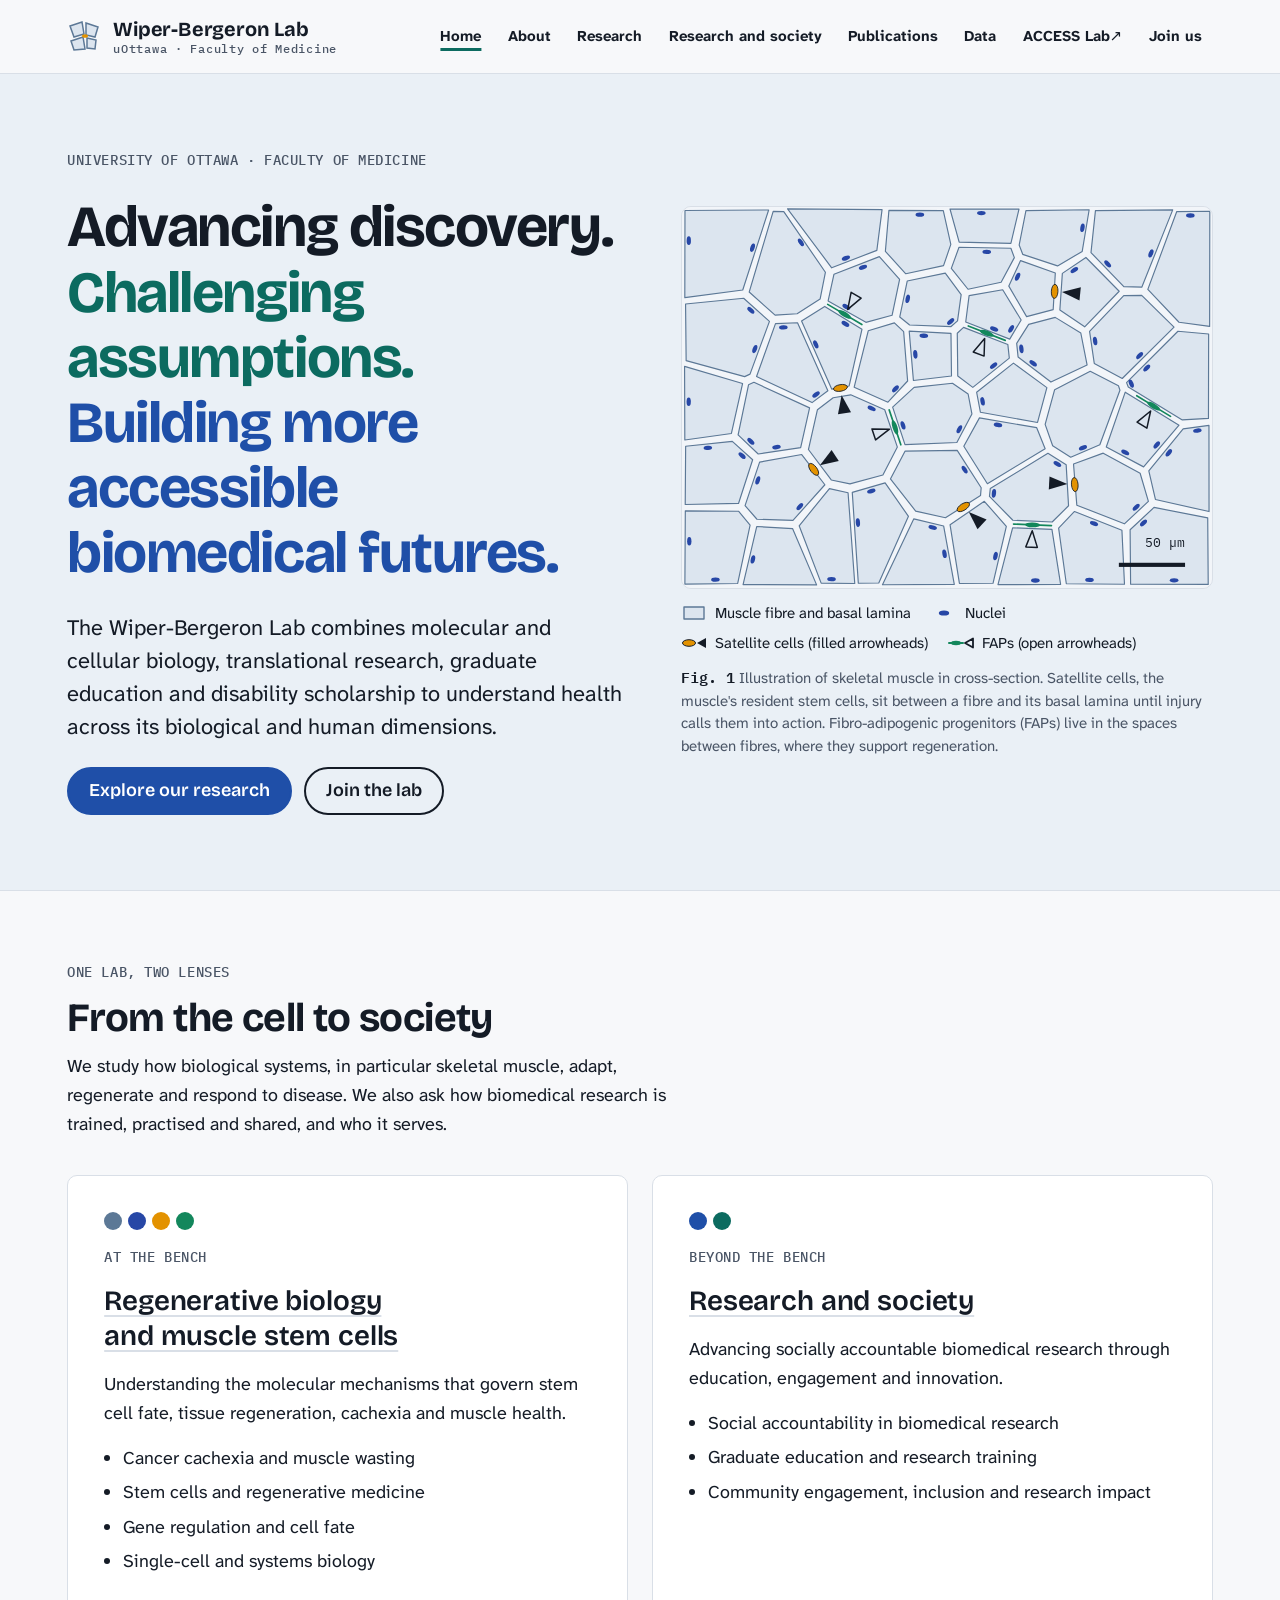
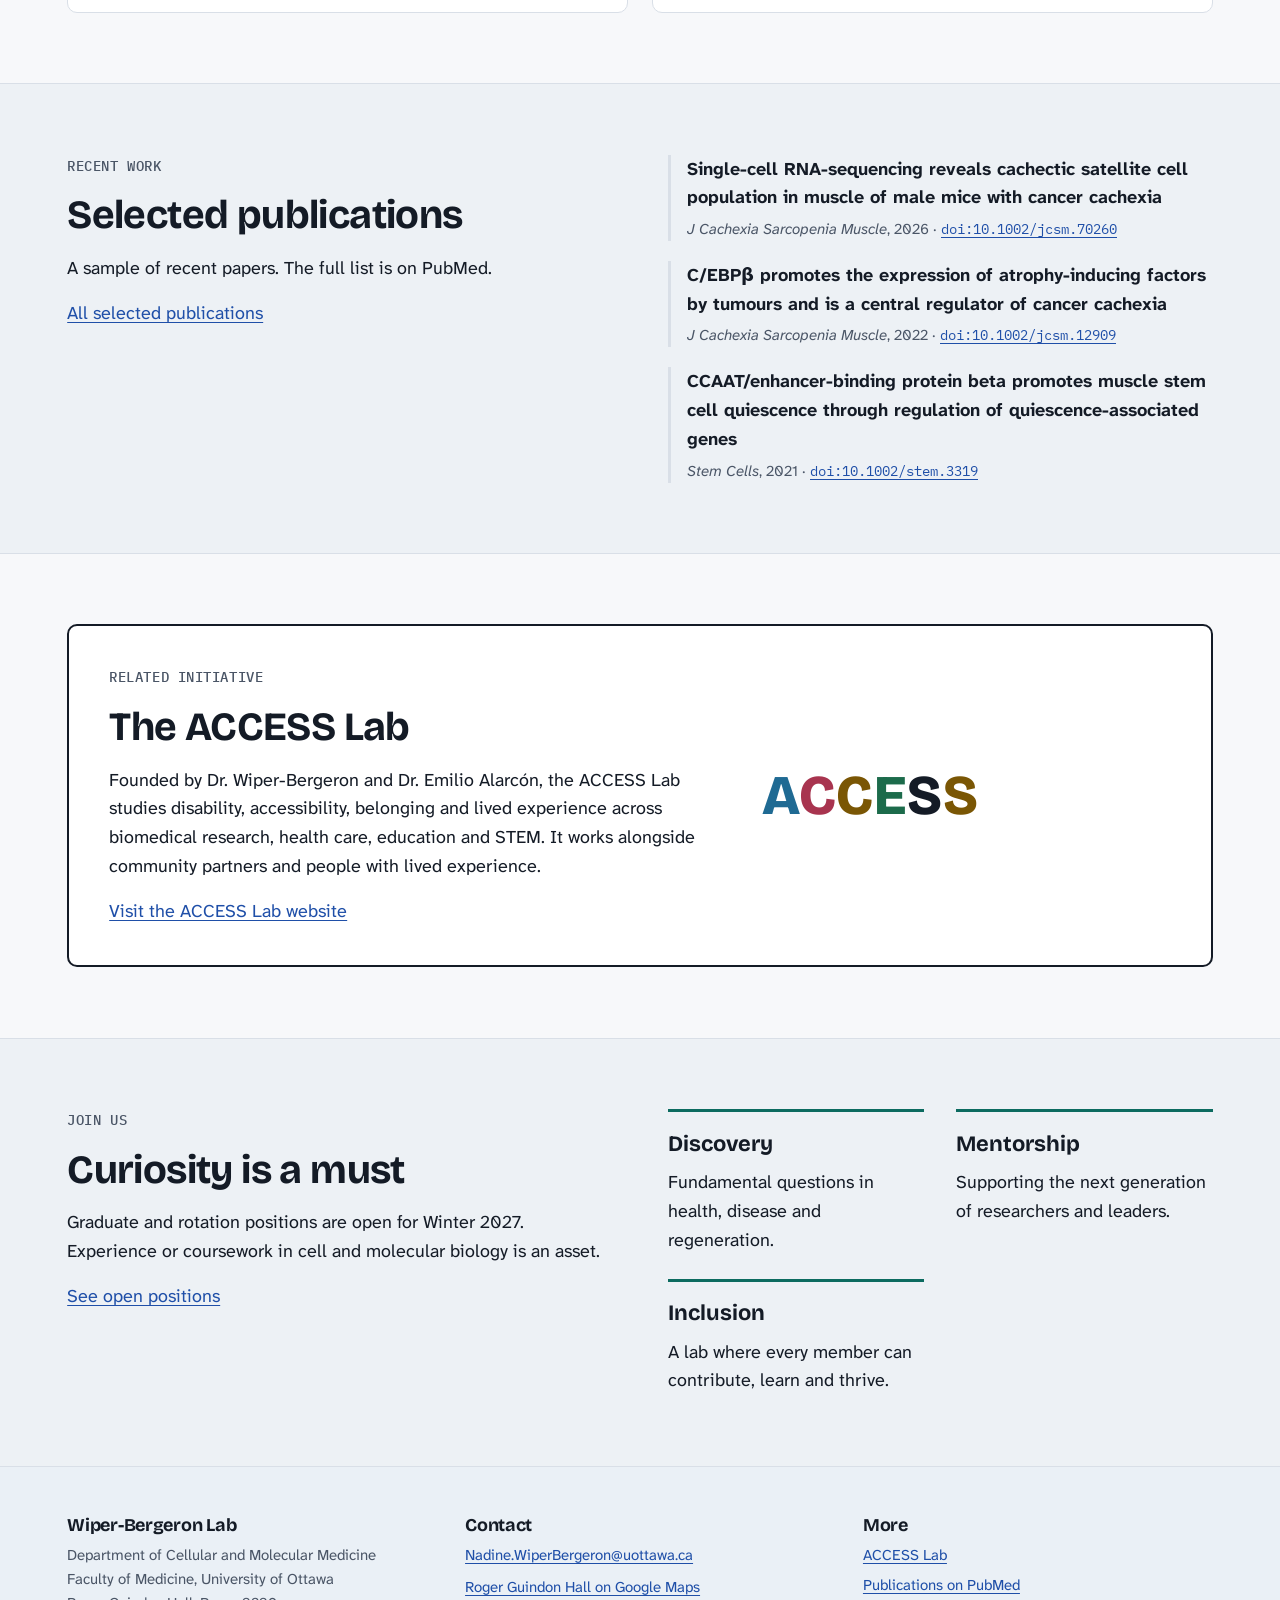
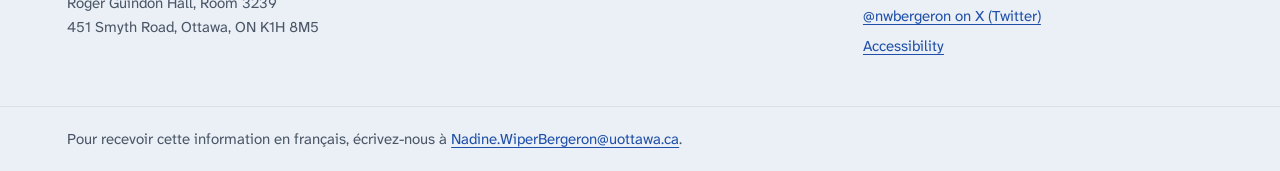
==== commit 2f491577: "Add files via upload" ====
--- a/index.html
+++ b/index.html
@@ -24,6 +24,7 @@
         <li><a href="research.html">Research</a></li>
         <li><a href="research-and-society.html">Research and society</a></li>
         <li><a href="publications.html">Publications</a></li>
+        <li><a href="data.html">Data</a></li>
         <li><a href="https://www.wiper-bergeronlab.com/access-lab/" class="ext">ACCESS Lab<span class="sr-only"> (separate site)</span></a></li>
         <li><a href="join-us.html">Join us</a></li>
       </ul>
